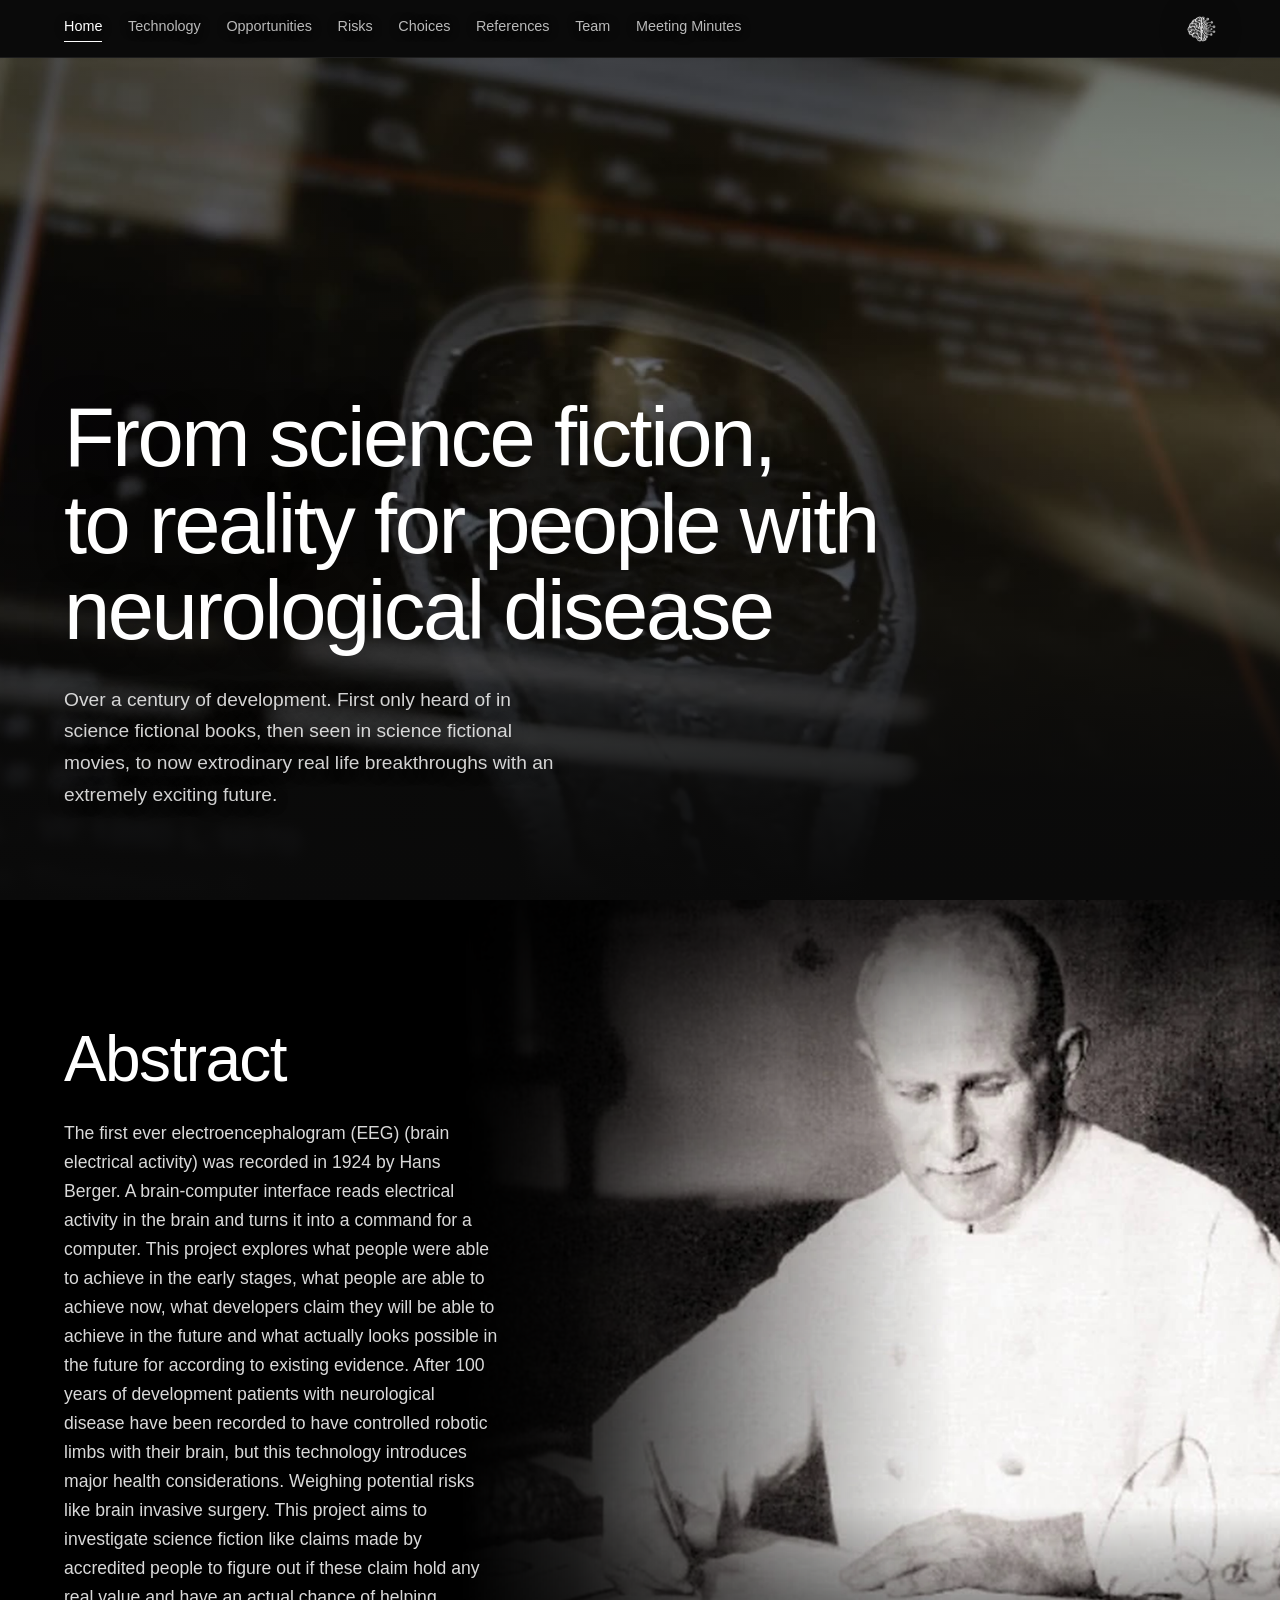
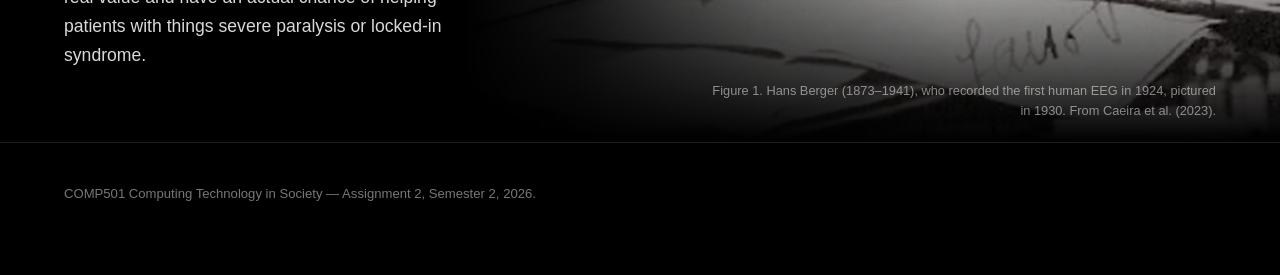
==== index.html @ fa4297a8 "Add files via upload" ====
<!DOCTYPE html>
<html lang="en-NZ">
<head>
<meta charset="utf-8">
<meta name="viewport" content="width=device-width, initial-scale=1">
<title>Brain-Computer Interfaces &mdash; COMP501 Research Project</title>
<link rel="stylesheet" href="styles/main.css">
</head>
<body>

<header class="masthead">
  <nav aria-label="Main">
    <a href="index.html" aria-current="page">Home</a>
    <a href="misc/topic.html">Technology</a>
    <a href="misc/opportunities.html">Opportunities</a>
    <a href="misc/risks.html">Risks</a>
    <a href="misc/choices.html">Choices</a>
    <a href="misc/references.html">References</a>
    <a href="misc/team-members.html">Team</a>
    <a href="misc/meetings.html">Meeting Minutes</a>
  </nav>
  <a class="wordmark" href="index.html" aria-label="Home"><img src="images/brain-logo.png" alt="Brain-Computer Interfaces"></a>
</header>

<div class="hero">
  <video class="hero-video" autoplay muted loop playsinline
         poster="media/hero-poster.jpg">
    <source src="media/hero.mp4" type="video/mp4">
  </video>
  <div class="hero-scrim"></div>
  <div class="hero-content">
    <h1>From science fiction,<br>to reality for people with neurological disease</h1>
    <p>Over a century of development. First only heard of in science fictional books,
      then seen in science fictional movies, to now extrodinary real life breakthroughs
      with an extremely exciting future. </p>
  </div>
</div>

<main class="home-main">
<div class="pagehead opp-pagehead ph-split">
  <div class="ph-text">
  <h2 class="ph-title">Abstract</h2>
  <p class="standfirst">The first ever electroencephalogram (EEG) (brain electrical activity) was recorded in 1924 by Hans Berger. A brain-computer interface reads electrical activity in the brain and turns it into a command for a computer. This project explores what people were able to achieve in the early stages, what people are able to achieve now, what developers claim they will be able to achieve in the future and what actually looks possible in the future for according to existing evidence. After 100 years of development patients with neurological disease have been recorded to have controlled robotic limbs with their brain, but this technology introduces major health considerations. Weighing potential risks like brain invasive surgery. This project aims to investigate science fiction like claims made by accredited people to figure out if these claim hold any real value and have an actual chance of helping patients with things severe paralysis or locked-in syndrome.</p>
  </div>
  <figure class="ph-img"><img src="images/hans-berger.jpg" alt="Hans Berger writing at his desk, with a model brain beside him"><figcaption>Figure 1. Hans Berger (1873&ndash;1941), who recorded the first human EEG in 1924, pictured in 1930. From Caeira et al. (2023).</figcaption></figure>
</div>
</main>

<footer>
  <p>COMP501 Computing Technology in Society &mdash; Assignment 2, Semester 2, 2026.</p>
</footer>

</body>
</html>
---- styles/main.css ----
:root {
  --ink: #0a0a0a;
  --paper: #ffffff;
  --mist: #f4f4f2;
  --line: #d9d9d4;
  --muted: #6e6e68;
  --measure: 66ch;
  --gutter: clamp(1.5rem, 5vw, 6rem);
}
*,
::after,
::before {
  box-sizing: border-box;
}
html {
  -webkit-text-size-adjust: 100%;
  scroll-behavior: smooth;
}
@media (prefers-reduced-motion: reduce) {
  html {
    scroll-behavior: auto;
  }
  * {
    animation: none !important;
    transition: none !important;
  }
}
body {
  margin: 0;
  background: var(--paper);
  color: var(--ink);
  font-family: "Helvetica Neue", Helvetica, Arial, system-ui, sans-serif;
  font-size: 17px;
  line-height: 1.65;
  -webkit-font-smoothing: antialiased;
}
.masthead,
.masthead nav {
  display: flex;
  flex-wrap: wrap;
}
.masthead {
  position: sticky;
  top: 0;
  z-index: 10;
  align-items: center;
  gap: 0.6rem 2.5rem;
  padding: 0.85rem clamp(1.5rem, 5%, 6rem);
  min-height: 58px;
  background: var(--ink);
  border-bottom: 1px solid #1d1d1d;
}
.wordmark {
  display: inline-flex;
  align-items: center;
  line-height: 0;
  margin-left: auto;
  order: 2;
}
.wordmark img {
  height: 30px;
  width: auto;
  display: block;
  filter: drop-shadow(0 2px 14px rgba(0, 0, 0, 0.75));
}
.masthead nav {
  gap: 0.4rem 1.6rem;
}
.masthead nav a {
  font-size: 0.9rem;
  color: rgba(255, 255, 255, 0.72);
  text-decoration: none;
  padding-bottom: 2px;
  border-bottom: 1px solid transparent;
  text-shadow: 0 1px 10px rgba(0, 0, 0, 0.55);
}
.masthead nav a:focus-visible,
.masthead nav a:hover {
  color: #fff;
  border-bottom-color: #fff;
}
.masthead nav a[aria-current="page"] {
  color: #fff;
  border-bottom-color: #fff;
}
.hero {
  position: relative;
  isolation: isolate;
  min-height: 100vh;
  min-height: 100svh;
  display: flex;
  align-items: flex-end;
  background: var(--ink);
  color: var(--paper);
  padding: clamp(5rem, 16vh, 11rem) var(--gutter) clamp(3.5rem, 10vh, 6rem);
  overflow: hidden;
}
.hero-scrim,
.hero-video {
  position: absolute;
  inset: 0;
}
.hero-video {
  width: 100%;
  height: 100%;
  object-fit: cover;
  z-index: -2;
}
.hero-scrim {
  z-index: -1;
  background: linear-gradient(
    to top,
    #0a0a0a 0,
    rgba(10, 10, 10, 0.92) 12%,
    rgba(10, 10, 10, 0.55) 38%,
    rgba(10, 10, 10, 0.35) 62%,
    rgba(10, 10, 10, 0.55) 100%
  );
}
.hero-content {
  position: relative;
}
.hero h1,
.pagehead h1 {
  margin: 0;
  max-width: 20ch;
  font-weight: 300;
}
.hero h1 {
  font-size: clamp(2.3rem, 6.5vw, 5.2rem);
  line-height: 1.04;
  letter-spacing: -0.03em;
  text-shadow: 0 2px 30px rgba(0, 0, 0, 0.5);
}
.hero p {
  max-width: 46ch;
  margin: 1.8rem 0 0;
  font-size: clamp(1rem, 1.6vw, 1.2rem);
  color: rgba(255, 255, 255, 0.82);
  text-shadow: 0 1px 16px rgba(0, 0, 0, 0.6);
}
.pagehead {
  padding: clamp(3.5rem, 11vh, 7rem) var(--gutter) clamp(2rem, 5vh, 3.5rem);
  border-bottom: 1px solid var(--line);
}
.pagehead h1 {
  font-size: clamp(2.2rem, 5.5vw, 4rem);
  line-height: 1.05;
  letter-spacing: -0.025em;
}
.pagehead .standfirst {
  margin: 1.6rem 0 0;
  font-size: 1.1rem;
  color: var(--muted);
}
main {
  padding: clamp(2.5rem, 7vh, 5rem) var(--gutter) 6rem;
}
section {
  margin: 0 0 clamp(2.5rem, 6vh, 4.5rem);
}
h2 {
  margin: 0 0 1rem;
  font-size: clamp(1.4rem, 2.6vw, 1.95rem);
  font-weight: 400;
  line-height: 1.2;
  letter-spacing: -0.015em;
}
h3 {
  margin: 2rem 0 0.6rem;
  font-size: 1.05rem;
}
p {
  margin: 0 0 1.1rem;
}
a {
  color: var(--ink);
  text-decoration-thickness: 1px;
  text-underline-offset: 3px;
}
.pagehead .standfirst,
figure,
ol,
p,
section,
table,
ul {
  max-width: var(--measure);
}
ol,
ul {
  padding-left: 1.2rem;
}
li {
  margin-bottom: 0.5rem;
}
figure,
table {
  margin: 2.5rem 0;
}
figure img {
  width: 100%;
  height: auto;
  display: block;
}
figcaption {
  margin-top: 0.7rem;
  font-size: 0.85rem;
  line-height: 1.5;
  color: var(--muted);
}
table {
  width: 100%;
  border-collapse: collapse;
  margin: 2rem 0;
  font-size: 0.93rem;
}
td,
th {
  text-align: left;
  vertical-align: top;
  padding: 0.8rem 1rem 0.8rem 0;
  border-top: 1px solid var(--line);
}
h3,
th {
  font-weight: 600;
}
tbody tr:last-child td {
  border-bottom: 1px solid var(--line);
}
.contents a:focus-visible .label,
.contents a:hover .label {
  text-decoration: underline;
  text-underline-offset: 3px;
}
footer {
  padding: 2.5rem var(--gutter) 4rem;
  border-top: 1px solid var(--line);
  font-size: 0.82rem;
  color: var(--muted);
}
footer p {
  max-width: 70ch;
  margin: 0 0 0.4rem;
}
a:focus-visible,
button:focus-visible {
  outline: 2px solid currentColor;
  outline-offset: 3px;
}
@media (max-width: 640px) {
  body {
    font-size: 16px;
  }
  .wordmark img {
    height: 34px;
  }
  .masthead nav {
    gap: 0.3rem 1.1rem;
    margin-left: 0;
    width: 100%;
  }
}
.photo-band {
  position: relative;
  isolation: isolate;
  overflow: hidden;
  background: var(--ink);
  color: #fff;
  border-bottom: none;
}
.photo-band .band-img {
  position: absolute;
  inset: 0;
  width: 100%;
  height: 100%;
  object-fit: cover;
  z-index: -2;
}
.photo-band .band-scrim {
  position: absolute;
  inset: 0;
  z-index: -1;
  background: linear-gradient(
    to right,
    rgba(10, 10, 10, 0.9) 0,
    rgba(10, 10, 10, 0.72) 45%,
    rgba(10, 10, 10, 0.45) 100%
  );
}
.photo-band h1,
.photo-band h2 {
  color: #fff;
  text-shadow: 0 2px 24px rgba(0, 0, 0, 0.5);
}
.photo-band .standfirst,
.photo-band p {
  color: rgba(255, 255, 255, 0.86);
  text-shadow: 0 1px 14px rgba(0, 0, 0, 0.6);
}
.pagehead.photo-band {
  min-height: 70vh;
  display: flex;
  flex-direction: column;
  justify-content: flex-end;
  border-bottom: none;
}
main:not(:has(section)) {
  padding: 0;
}
.home-main {
  padding: 0;
  background: #0a0a0a;
  color: #fff;
}
.abstract-block {
  max-width: none;
  margin: 0;
}
.abstract-title-screen {
  min-height: 100vh;
  min-height: 100svh;
  display: flex;
  align-items: center;
  justify-content: center;
  padding: 0 var(--gutter);
}
.abstract-title {
  margin: 0;
  color: #fff;
  font-size: clamp(4rem, 17vw, 16rem);
  font-weight: 200;
  letter-spacing: 0.02em;
  line-height: 1;
  text-align: center;
}
.abstract-body {
  padding: 0 var(--gutter) clamp(6rem, 18vh, 12rem);
  display: flex;
  justify-content: center;
}
.abstract-body p,
.abstract-paras p {
  color: rgba(255, 255, 255, 0.88);
  font-size: clamp(1.1rem, 1.7vw, 1.45rem);
  line-height: 1.6;
  text-align: justify;
  hyphens: auto;
}
.abstract-body p {
  max-width: 56rem;
  margin: 0;
}
.pagehead.photo-band .band-scrim {
  background: linear-gradient(
    to top,
    #0a0a0a 0,
    rgba(10, 10, 10, 0.92) 12%,
    rgba(10, 10, 10, 0.72) 40%,
    rgba(10, 10, 10, 0.55) 100%
  );
}
.dark-block {
  background: #0a0a0a;
  color: #fff;
}
.abstract-paras {
  max-width: 56rem;
}
.abstract-paras p {
  max-width: none;
  margin: 0 0 1.4rem;
}
.abstract-paras p:last-child {
  margin-bottom: 0;
}
.dark-block .abstract-title {
  font-size: clamp(3rem, 12vw, 12rem);
  white-space: nowrap;
}
.pagehead.photo-band.band-after .band-scrim {
  background: linear-gradient(
    to bottom,
    #0a0a0a 0,
    rgba(10, 10, 10, 0.88) 14%,
    rgba(10, 10, 10, 0.62) 45%,
    rgba(10, 10, 10, 0.7) 100%
  );
  background: linear-gradient(
    to bottom,
    #0a0a0a 0,
    rgba(10, 10, 10, 0.7) 18%,
    rgba(10, 10, 10, 0.62) 50%,
    rgba(10, 10, 10, 0.7) 82%,
    #0a0a0a 100%
  );
}
.pagehead.photo-band.band-after {
  min-height: 85vh;
  justify-content: center;
  padding-bottom: clamp(4rem, 12vh, 8rem);
}
.dark-block + .photo-band + .dark-block .abstract-body,
.pagehead.photo-band.band-after {
  padding-top: clamp(4rem, 12vh, 8rem);
}
.home-main .abstract-block {
  min-height: 100vh;
  min-height: 100svh;
  display: flex;
  flex-direction: column;
  justify-content: center;
  padding: clamp(3rem, 8vh, 6rem) 0;
}
.home-main .abstract-title-screen {
  min-height: 0;
  padding-bottom: clamp(1.5rem, 4vh, 3rem);
}
.home-main .abstract-title {
  font-size: min(12vw, 20vh);
}
.home-main .abstract-body {
  padding-bottom: 0;
}
.home-main .abstract-body p {
  font-size: clamp(1rem, 1.35vw, 1.3rem);
}
.opp-main {
  padding: 0;
  background: #000;
}
.opp-row {
  max-width: none;
  margin: 0;
  display: grid;
  grid-template-columns: 1fr 1fr;
  gap: clamp(2rem, 6vw, 6rem);
  align-items: center;
  padding: clamp(4rem, 12vh, 8rem) var(--gutter);
  background: #000;
  color: #fff;
}
.opp-row.reverse .opp-text {
  order: 2;
}
.opp-row.reverse .opp-img {
  order: 1;
}
.opp-text {
  max-width: 40rem;
}
.opp-row.reverse .opp-text {
  justify-self: start;
}
.opp-row:not(.reverse) .opp-text {
  justify-self: end;
}
.opp-text h2 {
  color: #fff;
  font-weight: 400;
  font-size: clamp(1.4rem, 2.2vw, 2rem);
  margin: 0 0 1rem;
}
.opp-text p {
  color: rgba(255, 255, 255, 0.88);
  font-size: clamp(1rem, 1.25vw, 1.2rem);
  line-height: 1.65;
  margin: 0 0 1.1rem;
  max-width: none;
}
.opp-text p:last-child {
  margin-bottom: 0;
}
.opp-img {
  margin: 0;
  max-width: none;
  justify-self: center;
}
.opp-img img {
  width: 100%;
  max-width: 560px;
  height: auto;
  display: block;
}
@media (max-width: 820px) {
  .opp-row {
    grid-template-columns: 1fr;
  }
  .opp-row.reverse .opp-img,
  .opp-row.reverse .opp-text {
    order: 0;
  }
  .opp-row .opp-text {
    justify-self: start;
  }
}
.band-single {
  max-width: 60rem;
  margin: 0 auto;
  text-align: center;
  width: 100%;
}
.band-single h1 {
  max-width: none;
  margin: 0;
  font-size: clamp(2rem, 3.6vw, 3.8rem);
}
.band-single.band-left-align {
  max-width: 96rem;
  text-align: left;
}
.band-single.band-left-align h1 {
  max-width: 22ch;
}
.opp-pagehead {
  min-height: calc(100vh - 58px);
  min-height: calc(100svh - 58px);
  display: flex;
  flex-direction: column;
  justify-content: center;
}
.opp-img figcaption {
  margin-top: 0.9rem;
  color: rgba(255, 255, 255, 0.55);
  font-size: 0.85rem;
  line-height: 1.5;
  text-align: center;
  max-width: 560px;
}
.ph-split {
  display: grid;
  gap: clamp(2rem, 5vw, 6rem);
  align-items: center;
}
.ph-split .ph-text .standfirst {
  max-width: var(--measure);
  max-width: none;
}
.ph-img {
  justify-self: center;
  text-align: center;
}
.ph-img img {
  width: min(42vw, 78vh, 640px);
  display: block;
}
.ph-img figcaption {
  margin: 1rem auto 0;
  max-width: 30rem;
  color: var(--muted);
  line-height: 1.5;
  position: absolute;
  left: 0;
  right: 0;
  bottom: 0;
  margin: 0;
  max-width: none;
  padding: 3rem 2rem 1rem 22%;
  background: linear-gradient(to top, rgba(0, 0, 0, 0.65), transparent);
  text-align: right;
  z-index: 3;
  background: 0 0;
  padding: 0 var(--gutter) 1.4rem 30%;
  color: rgba(255, 255, 255, 0.5);
  font-size: 0.8rem;
}
@media (max-width: 820px) {
  .ph-split {
    grid-template-columns: 1fr;
  }
  .ph-flip .ph-img,
  .ph-flip .ph-text {
    order: 0;
  }
  .ph-img img {
    width: min(80vw, 420px);
  }
}
.ph-split {
  position: relative;
  overflow: hidden;
}
.ph-split .ph-text {
  grid-column: 1;
  position: relative;
}
.ph-flip .ph-text {
  grid-column: 2;
  order: 0;
}
.ph-img {
  position: absolute;
  top: 0;
  bottom: 0;
  right: 0;
  margin: 0;
  max-width: none;
  clip-path: polygon(18%0, 100%0, 100% 100%, 0 100%);
}
.ph-flip .ph-img {
  right: auto;
  left: 0;
  order: 0;
  clip-path: polygon(0 0, 100%0, 82% 100%, 0 100%);
}
.ph-img img {
  width: 100%;
  height: 100%;
  aspect-ratio: auto;
  object-fit: cover;
  border-radius: 0;
  filter: grayscale(1) contrast(1.08) brightness(0.78);
  filter: none;
}
.ph-flip .ph-img figcaption {
  padding: 3rem 22% 1rem 2rem;
  text-align: left;
  padding: 0 30% 1.4rem var(--gutter);
}
@media (max-width: 820px) {
  .ph-flip .ph-text,
  .ph-split .ph-text {
    grid-column: 1;
  }
  .ph-flip .ph-img,
  .ph-img {
    position: relative;
    width: 100%;
    height: 60vh;
    clip-path: none;
  }
}
.ph-split {
  grid-template-columns: 2fr 3fr;
}
.ph-flip {
  grid-template-columns: 3fr 2fr;
}
@media (max-width: 820px) {
  .ph-flip,
  .ph-split {
    grid-template-columns: 1fr;
  }
  .ph-img {
    width: 100%;
  }
}
.ph-split {
  background: #000;
  border-bottom: none;
}
.dark-page .pagehead h1,
.dark-page .ref-list a:hover,
.dark-page a,
.dark-page h2,
.dark-page h3,
.dark-page th,
.ph-split h1 {
  color: #fff;
}
.ph-split .standfirst {
  color: rgba(255, 255, 255, 0.85);
}
.ph-img {
  width: 64%;
  overflow: hidden;
  z-index: 0;
  isolation: isolate;
}
.ph-flip .ph-img,
.ph-img {
  clip-path: none;
}
.ph-img::after,
.ph-img::before {
  position: absolute;
  inset: 0;
  pointer-events: none;
}
.ph-img::before {
  z-index: 1;
  background: linear-gradient(
    135deg,
    rgba(70, 140, 255, 0.55),
    rgba(20, 60, 160, 0.35)
  );
  mix-blend-mode: color;
}
.ph-img::after {
  content: "";
  z-index: 2;
  background:
    linear-gradient(
      to right,
      #000 0,
      rgba(0, 0, 0, 0.85) 14%,
      rgba(0, 0, 0, 0.35) 38%,
      transparent 60%
    ),
    linear-gradient(to top, #000 0, transparent 28%),
    linear-gradient(to bottom, rgba(0, 0, 0, 0.7) 0, transparent 22%);
}
.ph-flip .ph-img::after {
  background:
    linear-gradient(
      to left,
      #000 0,
      rgba(0, 0, 0, 0.85) 14%,
      rgba(0, 0, 0, 0.35) 38%,
      transparent 60%
    ),
    linear-gradient(to top, #000 0, transparent 28%),
    linear-gradient(to bottom, rgba(0, 0, 0, 0.7) 0, transparent 22%);
}
@media (max-width: 820px) {
  .ph-img::after {
    background: linear-gradient(to top, #000 0, transparent 40%);
  }
}
.ph-split .ph-text {
  z-index: 5;
}
.ph-img::before {
  content: none;
}
.hero {
  min-height: calc(100vh - 58px);
  min-height: calc(100svh - 58px);
}
.ph-title {
  margin: 0;
  max-width: none;
  color: #fff;
  font-size: clamp(2.2rem, 5.5vw, 4rem);
  font-weight: 300;
  line-height: 1.05;
  letter-spacing: -0.025em;
}
.home-main .ph-split {
  padding-top: clamp(3.5rem, 11vh, 7rem);
}
.ph-split.ph-flip {
  border-top: none;
}
.dark-page {
  --ink: #fff;
  --paper: #000;
  --mist: #111;
  --line: #262626;
  --muted: #9a9a9a;
  background: #000;
  color: rgba(255, 255, 255, 0.88);
}
.dark-page .masthead {
  background: #0a0a0a;
  border-bottom-color: #1d1d1d;
}
.dark-page .pagehead {
  background: #000;
  border-bottom-color: #1d1d1d;
}
.dark-page .ref-list a {
  color: #9a9a9a;
  text-decoration-color: #444;
}
.dark-page .m-pdf {
  border-color: #fff;
  color: #fff;
}
.dark-page .m-pdf:hover {
  background: #fff;
  color: #000;
}
.dark-page footer,
footer {
  background: #000;
  color: #777;
  border-top-color: #1d1d1d;
}
main.topic-main {
  padding: 0;
}
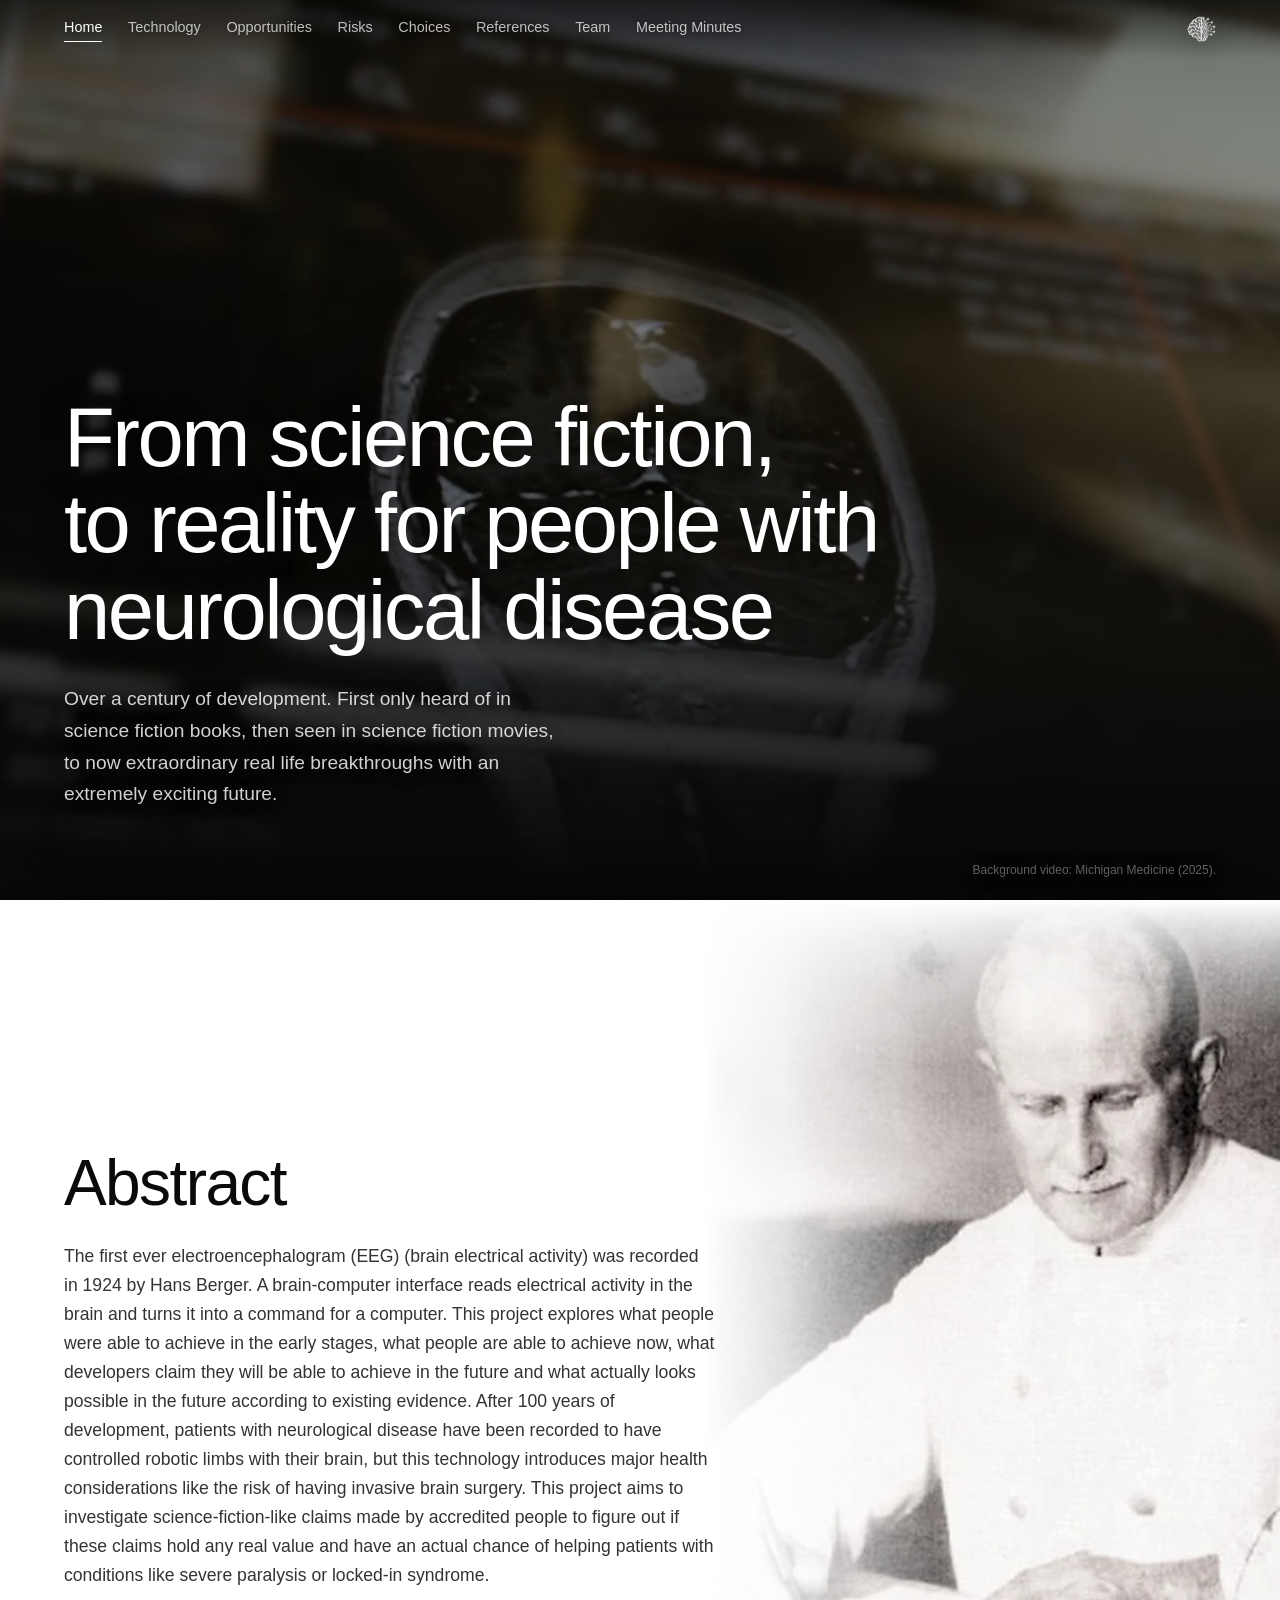
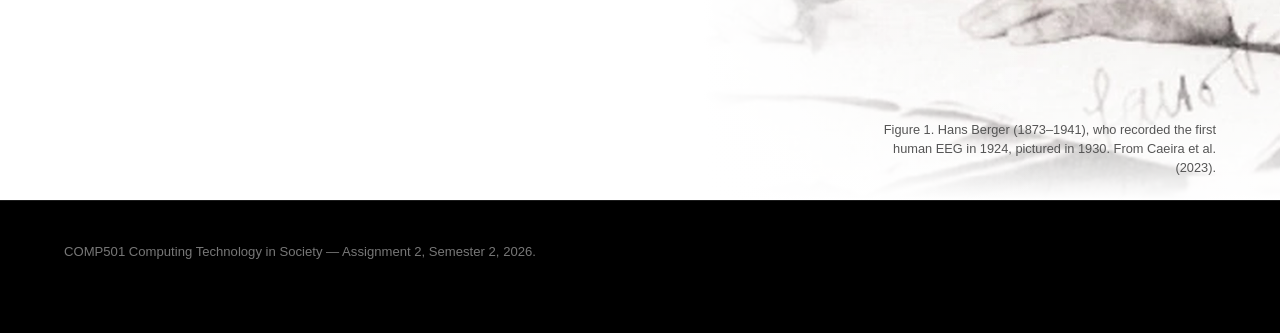
==== commit 0798765f: "Add files via upload" ====
--- a/index.html
+++ b/index.html
@@ -30,25 +30,25 @@
   <div class="hero-scrim"></div>
   <div class="hero-content">
     <h1>From science fiction,<br>to reality for people with neurological disease</h1>
-    <p>Over a century of development. First only heard of in science fictional books,
-      then seen in science fictional movies, to now extrodinary real life breakthroughs
+    <p>Over a century of development. First only heard of in science fiction books,
+      then seen in science fiction movies, to now extraordinary real life breakthroughs
       with an extremely exciting future. </p>
   </div>
+  <p class="vid-credit">Background video: Michigan Medicine (2025).</p>
 </div>
 
-<main class="home-main">
-<div class="pagehead opp-pagehead ph-split">
+<div class="pagehead opp-pagehead ph-split ph-wide-text abstract-window">
   <div class="ph-text">
   <h2 class="ph-title">Abstract</h2>
-  <p class="standfirst">The first ever electroencephalogram (EEG) (brain electrical activity) was recorded in 1924 by Hans Berger. A brain-computer interface reads electrical activity in the brain and turns it into a command for a computer. This project explores what people were able to achieve in the early stages, what people are able to achieve now, what developers claim they will be able to achieve in the future and what actually looks possible in the future for according to existing evidence. After 100 years of development patients with neurological disease have been recorded to have controlled robotic limbs with their brain, but this technology introduces major health considerations. Weighing potential risks like brain invasive surgery. This project aims to investigate science fiction like claims made by accredited people to figure out if these claim hold any real value and have an actual chance of helping patients with things severe paralysis or locked-in syndrome.</p>
+  <p class="standfirst">The first ever electroencephalogram (EEG) (brain electrical activity) was recorded in 1924 by Hans Berger. A brain-computer interface reads electrical activity in the brain and turns it into a command for a computer. This project explores what people were able to achieve in the early stages, what people are able to achieve now, what developers claim they will be able to achieve in the future and what actually looks possible in the future according to existing evidence. After 100 years of development, patients with neurological disease have been recorded to have controlled robotic limbs with their brain, but this technology introduces major health considerations like the risk of having invasive brain surgery. This project aims to investigate science-fiction-like claims made by accredited people to figure out if these claims hold any real value and have an actual chance of helping patients with conditions like severe paralysis or locked-in syndrome.</p>
   </div>
   <figure class="ph-img"><img src="images/hans-berger.jpg" alt="Hans Berger writing at his desk, with a model brain beside him"><figcaption>Figure 1. Hans Berger (1873&ndash;1941), who recorded the first human EEG in 1924, pictured in 1930. From Caeira et al. (2023).</figcaption></figure>
 </div>
-</main>
 
 <footer>
   <p>COMP501 Computing Technology in Society &mdash; Assignment 2, Semester 2, 2026.</p>
 </footer>
 
+<script src="scripts/site.js"></script>
 </body>
 </html>
--- a/styles/main.css
+++ b/styles/main.css
@@ -41,14 +41,12 @@
 }
 .masthead {
   position: sticky;
-  top: 0;
   z-index: 10;
   align-items: center;
   gap: 0.6rem 2.5rem;
   padding: 0.85rem clamp(1.5rem, 5%, 6rem);
   min-height: 58px;
   background: var(--ink);
-  border-bottom: 1px solid #1d1d1d;
 }
 .wordmark {
   display: inline-flex;
@@ -86,8 +84,6 @@
 .hero {
   position: relative;
   isolation: isolate;
-  min-height: 100vh;
-  min-height: 100svh;
   display: flex;
   align-items: flex-end;
   background: var(--ink);
@@ -194,8 +190,7 @@
 li {
   margin-bottom: 0.5rem;
 }
-figure,
-table {
+figure {
   margin: 2.5rem 0;
 }
 figure img {
@@ -270,25 +265,6 @@
   color: #fff;
   border-bottom: none;
 }
-.photo-band .band-img {
-  position: absolute;
-  inset: 0;
-  width: 100%;
-  height: 100%;
-  object-fit: cover;
-  z-index: -2;
-}
-.photo-band .band-scrim {
-  position: absolute;
-  inset: 0;
-  z-index: -1;
-  background: linear-gradient(
-    to right,
-    rgba(10, 10, 10, 0.9) 0,
-    rgba(10, 10, 10, 0.72) 45%,
-    rgba(10, 10, 10, 0.45) 100%
-  );
-}
 .photo-band h1,
 .photo-band h2 {
   color: #fff;
@@ -308,11 +284,6 @@
 }
 main:not(:has(section)) {
   padding: 0;
-}
-.home-main {
-  padding: 0;
-  background: #0a0a0a;
-  color: #fff;
 }
 .abstract-block {
   max-width: none;
@@ -352,15 +323,6 @@
   max-width: 56rem;
   margin: 0;
 }
-.pagehead.photo-band .band-scrim {
-  background: linear-gradient(
-    to top,
-    #0a0a0a 0,
-    rgba(10, 10, 10, 0.92) 12%,
-    rgba(10, 10, 10, 0.72) 40%,
-    rgba(10, 10, 10, 0.55) 100%
-  );
-}
 .dark-block {
   background: #0a0a0a;
   color: #fff;
@@ -372,29 +334,13 @@
   max-width: none;
   margin: 0 0 1.4rem;
 }
-.abstract-paras p:last-child {
+.abstract-paras p:last-child,
+.opp-text p:last-child {
   margin-bottom: 0;
 }
 .dark-block .abstract-title {
   font-size: clamp(3rem, 12vw, 12rem);
   white-space: nowrap;
-}
-.pagehead.photo-band.band-after .band-scrim {
-  background: linear-gradient(
-    to bottom,
-    #0a0a0a 0,
-    rgba(10, 10, 10, 0.88) 14%,
-    rgba(10, 10, 10, 0.62) 45%,
-    rgba(10, 10, 10, 0.7) 100%
-  );
-  background: linear-gradient(
-    to bottom,
-    #0a0a0a 0,
-    rgba(10, 10, 10, 0.7) 18%,
-    rgba(10, 10, 10, 0.62) 50%,
-    rgba(10, 10, 10, 0.7) 82%,
-    #0a0a0a 100%
-  );
 }
 .pagehead.photo-band.band-after {
   min-height: 85vh;
@@ -402,29 +348,9 @@
   padding-bottom: clamp(4rem, 12vh, 8rem);
 }
 .dark-block + .photo-band + .dark-block .abstract-body,
-.pagehead.photo-band.band-after {
+.pagehead.photo-band.band-after,
+.topic-main .vid-title + .abstract-block .abstract-body {
   padding-top: clamp(4rem, 12vh, 8rem);
-}
-.home-main .abstract-block {
-  min-height: 100vh;
-  min-height: 100svh;
-  display: flex;
-  flex-direction: column;
-  justify-content: center;
-  padding: clamp(3rem, 8vh, 6rem) 0;
-}
-.home-main .abstract-title-screen {
-  min-height: 0;
-  padding-bottom: clamp(1.5rem, 4vh, 3rem);
-}
-.home-main .abstract-title {
-  font-size: min(12vw, 20vh);
-}
-.home-main .abstract-body {
-  padding-bottom: 0;
-}
-.home-main .abstract-body p {
-  font-size: clamp(1rem, 1.35vw, 1.3rem);
 }
 .opp-main {
   padding: 0;
@@ -437,21 +363,15 @@
   grid-template-columns: 1fr 1fr;
   gap: clamp(2rem, 6vw, 6rem);
   align-items: center;
-  padding: clamp(4rem, 12vh, 8rem) var(--gutter);
   background: #000;
   color: #fff;
 }
 .opp-row.reverse .opp-text {
   order: 2;
-}
-.opp-row.reverse .opp-img {
-  order: 1;
+  justify-self: start;
 }
 .opp-text {
   max-width: 40rem;
-}
-.opp-row.reverse .opp-text {
-  justify-self: start;
 }
 .opp-row:not(.reverse) .opp-text {
   justify-self: end;
@@ -469,25 +389,10 @@
   margin: 0 0 1.1rem;
   max-width: none;
 }
-.opp-text p:last-child {
-  margin-bottom: 0;
-}
-.opp-img {
-  margin: 0;
-  max-width: none;
-  justify-self: center;
-}
-.opp-img img {
-  width: 100%;
-  max-width: 560px;
-  height: auto;
-  display: block;
-}
 @media (max-width: 820px) {
   .opp-row {
     grid-template-columns: 1fr;
   }
-  .opp-row.reverse .opp-img,
   .opp-row.reverse .opp-text {
     order: 0;
   }
@@ -519,14 +424,6 @@
   display: flex;
   flex-direction: column;
   justify-content: center;
-}
-.opp-img figcaption {
-  margin-top: 0.9rem;
-  color: rgba(255, 255, 255, 0.55);
-  font-size: 0.85rem;
-  line-height: 1.5;
-  text-align: center;
-  max-width: 560px;
 }
 .ph-split {
   display: grid;
@@ -564,15 +461,12 @@
   padding: 0 var(--gutter) 1.4rem 30%;
   color: rgba(255, 255, 255, 0.5);
   font-size: 0.8rem;
+  text-shadow: 0 1px 6px rgba(0, 0, 0, 0.9);
 }
 @media (max-width: 820px) {
   .ph-split {
     grid-template-columns: 1fr;
   }
-  .ph-flip .ph-img,
-  .ph-flip .ph-text {
-    order: 0;
-  }
   .ph-img img {
     width: min(80vw, 420px);
   }
@@ -584,10 +478,6 @@
 .ph-split .ph-text {
   grid-column: 1;
   position: relative;
-}
-.ph-flip .ph-text {
-  grid-column: 2;
-  order: 0;
 }
 .ph-img {
   position: absolute;
@@ -597,12 +487,6 @@
   margin: 0;
   max-width: none;
   clip-path: polygon(18%0, 100%0, 100% 100%, 0 100%);
-}
-.ph-flip .ph-img {
-  right: auto;
-  left: 0;
-  order: 0;
-  clip-path: polygon(0 0, 100%0, 82% 100%, 0 100%);
 }
 .ph-img img {
   width: 100%;
@@ -613,17 +497,10 @@
   filter: grayscale(1) contrast(1.08) brightness(0.78);
   filter: none;
 }
-.ph-flip .ph-img figcaption {
-  padding: 3rem 22% 1rem 2rem;
-  text-align: left;
-  padding: 0 30% 1.4rem var(--gutter);
-}
 @media (max-width: 820px) {
-  .ph-flip .ph-text,
   .ph-split .ph-text {
     grid-column: 1;
   }
-  .ph-flip .ph-img,
   .ph-img {
     position: relative;
     width: 100%;
@@ -634,11 +511,7 @@
 .ph-split {
   grid-template-columns: 2fr 3fr;
 }
-.ph-flip {
-  grid-template-columns: 3fr 2fr;
-}
 @media (max-width: 820px) {
-  .ph-flip,
   .ph-split {
     grid-template-columns: 1fr;
   }
@@ -667,9 +540,6 @@
   overflow: hidden;
   z-index: 0;
   isolation: isolate;
-}
-.ph-flip .ph-img,
-.ph-img {
   clip-path: none;
 }
 .ph-img::after,
@@ -701,18 +571,6 @@
     linear-gradient(to top, #000 0, transparent 28%),
     linear-gradient(to bottom, rgba(0, 0, 0, 0.7) 0, transparent 22%);
 }
-.ph-flip .ph-img::after {
-  background:
-    linear-gradient(
-      to left,
-      #000 0,
-      rgba(0, 0, 0, 0.85) 14%,
-      rgba(0, 0, 0, 0.35) 38%,
-      transparent 60%
-    ),
-    linear-gradient(to top, #000 0, transparent 28%),
-    linear-gradient(to bottom, rgba(0, 0, 0, 0.7) 0, transparent 22%);
-}
 @media (max-width: 820px) {
   .ph-img::after {
     background: linear-gradient(to top, #000 0, transparent 40%);
@@ -736,12 +594,6 @@
   font-weight: 300;
   line-height: 1.05;
   letter-spacing: -0.025em;
-}
-.home-main .ph-split {
-  padding-top: clamp(3.5rem, 11vh, 7rem);
-}
-.ph-split.ph-flip {
-  border-top: none;
 }
 .dark-page {
   --ink: #fff;
@@ -781,3 +633,392 @@
 main.topic-main {
   padding: 0;
 }
+.ph-wide-text {
+  grid-template-columns: 3fr 2fr;
+}
+.ph-wide-text .ph-img {
+  width: 45%;
+}
+@media (max-width: 820px) {
+  .ph-wide-text {
+    grid-template-columns: 1fr;
+  }
+  .ph-wide-text .ph-img {
+    width: 100%;
+  }
+}
+.vid-head {
+  position: relative;
+  isolation: isolate;
+  overflow: hidden;
+  display: flex;
+  flex-direction: column;
+  justify-content: center;
+  background: #000;
+  color: #fff;
+  border-bottom: none;
+}
+.vid-scrim {
+  background:
+    linear-gradient(
+      to right,
+      rgba(0, 0, 0, 0.75) 0,
+      rgba(0, 0, 0, 0.35) 55%,
+      rgba(0, 0, 0, 0.2) 100%
+    ),
+    linear-gradient(to top, #000 0, transparent 30%);
+}
+.vid-head .ph-text {
+  position: relative;
+  max-width: 46rem;
+}
+.vid-head h1 {
+  color: #fff;
+  text-shadow: 0 2px 30px rgba(0, 0, 0, 0.5);
+}
+.vid-head .standfirst {
+  color: rgba(255, 255, 255, 0.88);
+  max-width: none;
+  text-shadow: 0 1px 16px rgba(0, 0, 0, 0.6);
+}
+.vid-title {
+  padding: 0;
+}
+.vid-title .vid-scrim {
+  background: linear-gradient(
+    to top,
+    #000 0,
+    rgba(0, 0, 0, 0.45) 35%,
+    rgba(0, 0, 0, 0.45) 100%
+  );
+}
+.vid-title .abstract-title-screen {
+  position: relative;
+  min-height: calc(100vh - 58px);
+  min-height: calc(100svh - 58px);
+}
+.vid-title .abstract-title {
+  text-shadow: 0 2px 40px rgba(0, 0, 0, 0.5);
+}
+.topic-main .photo-band:last-child {
+  margin-bottom: 0;
+}
+.vid-head .vid-scrim {
+  background:
+    linear-gradient(
+      to right,
+      rgba(0, 0, 0, 0.7) 0,
+      rgba(0, 0, 0, 0.3) 55%,
+      rgba(0, 0, 0, 0.15) 100%
+    ),
+    linear-gradient(
+      to top,
+      #000 0,
+      rgba(0, 0, 0, 0.92) 12%,
+      rgba(0, 0, 0, 0.5) 38%,
+      transparent 62%
+    );
+}
+.vid-title .vid-scrim {
+  background: linear-gradient(
+    to top,
+    #0a0a0a 0,
+    rgba(10, 10, 10, 0.92) 12%,
+    rgba(10, 10, 10, 0.55) 38%,
+    rgba(10, 10, 10, 0.35) 62%,
+    rgba(10, 10, 10, 0.55) 100%
+  );
+}
+.masthead {
+  position: fixed;
+  top: 0;
+  left: 0;
+  right: 0;
+  border-bottom: none;
+}
+.dark-page .masthead,
+.masthead {
+  background: linear-gradient(to bottom, rgba(0, 0, 0, 0.55), transparent);
+}
+.hero,
+.opp-pagehead.vid-head,
+.vid-title .abstract-title-screen {
+  min-height: 100vh;
+  min-height: 100svh;
+}
+.photo-break figcaption,
+.vid-credit {
+  position: absolute;
+  right: var(--gutter);
+  z-index: 1;
+  margin: 0;
+}
+.hero p.vid-credit,
+.vid-credit {
+  font-size: 0.75rem;
+  color: rgba(255, 255, 255, 0.5);
+  max-width: none;
+}
+.vid-credit {
+  bottom: 1.2rem;
+}
+.hero p.vid-credit {
+  margin: 0;
+}
+body {
+  background: #000;
+}
+.opp-row {
+  display: block;
+  padding: clamp(3.5rem, 10vh, 6rem) var(--gutter);
+}
+.opp-row .opp-text {
+  max-width: 44rem;
+  margin: 0 auto 0 0;
+}
+.opp-row.reverse .opp-text {
+  margin: 0 0 0 auto;
+}
+.photo-break {
+  position: relative;
+  margin: 0;
+  max-width: none;
+  height: 80vh;
+  min-height: 26rem;
+  overflow: hidden;
+  background: #000;
+}
+.photo-break img {
+  width: 100%;
+  height: 100%;
+  object-fit: cover;
+  display: block;
+}
+.photo-break::after {
+  content: "";
+  position: absolute;
+  inset: 0;
+  pointer-events: none;
+  background:
+    linear-gradient(to bottom, #000 0, transparent 22%),
+    linear-gradient(to top, #000 0, transparent 22%);
+}
+.photo-break figcaption {
+  top: 1.4rem;
+  max-width: 36rem;
+  text-align: right;
+  font-size: 0.8rem;
+  line-height: 1.5;
+  color: rgba(255, 255, 255, 0.75);
+  text-shadow: 0 1px 6px rgba(0, 0, 0, 0.9);
+}
+.opp-conclusion .abstract-body {
+  padding-top: clamp(4rem, 12vh, 8rem);
+}
+.photo-band.no-img {
+  background: #0a0a0a;
+}
+.abstract-window {
+  background: #fff;
+  color: #0a0a0a;
+  min-height: 100vh;
+  min-height: 100svh;
+  position: relative;
+  z-index: 1;
+  padding-top: calc(58px + clamp(2.5rem, 8vh, 5rem));
+  padding-bottom: clamp(3rem, 10vh, 6rem);
+  box-shadow: 0 -30px 60px rgba(0, 0, 0, 0.5);
+}
+.abstract-window .ph-title {
+  color: #0a0a0a;
+}
+.abstract-window .standfirst {
+  color: #333;
+  text-shadow: none;
+}
+.abstract-window .ph-img::after {
+  background:
+    linear-gradient(
+      to right,
+      #fff 0,
+      rgba(255, 255, 255, 0.85) 14%,
+      rgba(255, 255, 255, 0.35) 38%,
+      rgba(255, 255, 255, 0) 60%
+    ),
+    linear-gradient(to top, #fff 0, rgba(255, 255, 255, 0) 22%),
+    linear-gradient(to bottom, #fff 0, rgba(255, 255, 255, 0) 18%);
+}
+.abstract-window .ph-img figcaption {
+  color: #555;
+  text-shadow: none;
+}
+footer {
+  position: relative;
+  z-index: 2;
+}
+.dark-page .abstract-window {
+  background: #fff;
+}
+.masthead {
+  transition: background-color 0.2s;
+}
+.dark-page .masthead.solid,
+.masthead.solid {
+  background: #0a0a0a;
+}
+
+.pin-under {
+  position: sticky;
+  z-index: 0;
+}
+.abstract-window {
+  --ink: #0a0a0a;
+  --line: #d9d9d4;
+  --muted: #555;
+}
+.abstract-window .ph-text { position: relative; z-index: 1; }
+.abstract-window h2.ph-title { color: #0a0a0a; margin-bottom: 1.6rem; }
+.abstract-window,
+.abstract-window th,
+.abstract-window td,
+.abstract-window li { color: #222; }
+.abstract-window a,
+.dark-page .abstract-window a { color: #0a0a0a; }
+.abstract-window .ref-list a { color: #555; }
+.abstract-window table { max-width: none; }
+.abstract-window .ev-grid { grid-template-columns: repeat(auto-fill, minmax(14rem, 1fr)); }
+.abstract-window .ev-card img { height: 10rem; border-color: #ccc; }
+.abstract-window .ev-card a:hover img { border-color: #0a0a0a; }
+.abstract-window .ph-img { top: 0; bottom: 0; }
+
+.photo-break img {
+  position: absolute;
+  left: 50%;
+  top: var(--py, 45%);
+  width: auto;
+  height: 150%;
+  max-width: none;
+  transform: translate(calc(var(--hx) * -100%), calc(var(--hy) * -100%));
+  -webkit-mask-image: linear-gradient(to right, transparent 0%, #000 18%, #000 82%, transparent 100%);
+  mask-image: linear-gradient(to right, transparent 0%, #000 18%, #000 82%, transparent 100%);
+}
+
+.row-pair {
+  display: grid;
+  grid-template-columns: 1fr 1fr;
+  gap: clamp(2.5rem, 6vw, 7rem);
+  align-items: start;
+  max-width: 96rem;
+  margin: 0 auto;
+  padding: clamp(4rem, 12vh, 8rem) var(--gutter);
+  background: #000;
+  color: #fff;
+}
+.row-pair .opp-text { max-width: none; margin: 0; }
+.photo-window {
+  position: relative;
+  isolation: isolate;
+  margin: 0;
+  max-width: none;
+  min-height: 100vh;
+  min-height: 100svh;
+  display: flex;
+  align-items: center;
+  padding: clamp(5rem, 14vh, 9rem) var(--gutter);
+  overflow: hidden;
+  background: #000;
+  color: #fff;
+}
+.photo-window > img {
+  position: absolute;
+  inset: 0;
+  width: 100%;
+  height: 100%;
+  object-fit: cover;
+  z-index: -2;
+}
+.photo-scrim {
+  position: absolute;
+  inset: 0;
+  z-index: -1;
+  background:
+    linear-gradient(to right, rgba(10, 10, 10, 0.6) 0%, rgba(10, 10, 10, 0.25) 55%, rgba(10, 10, 10, 0) 100%),
+    linear-gradient(to top, #000 0%, rgba(0, 0, 0, 0) 25%),
+    linear-gradient(to bottom, #000 0%, rgba(0, 0, 0, 0) 20%),
+    rgba(10, 10, 10, 0.5);
+}
+.photo-window figcaption {
+  position: absolute;
+  top: calc(58px + 1rem);
+  right: var(--gutter);
+  max-width: 36rem;
+  margin: 0;
+  text-align: right;
+  font-size: 0.8rem;
+  line-height: 1.5;
+  color: rgba(255, 255, 255, 0.75);
+  text-shadow: 0 1px 6px rgba(0, 0, 0, 0.9);
+}
+.photo-window .opp-text {
+  position: relative;
+  max-width: 44rem;
+  text-shadow: 0 1px 16px rgba(0, 0, 0, 0.6);
+}
+@media (max-width: 820px) {
+  .row-pair { grid-template-columns: 1fr; }
+}
+.team-table { margin-top: 0; }
+.team-table th,
+.team-table td { white-space: nowrap; padding-right: 2rem; }
+.team-table td:last-child,
+.team-table th:last-child { white-space: normal; padding-right: 0; }
+.win-sub {
+  margin: 3rem 0 0;
+  font-size: clamp(1.4rem, 2.2vw, 2rem);
+  font-weight: 400;
+  color: #0a0a0a;
+}
+.abstract-window .win-sub + table { margin-top: 1rem; }
+.abstract-window h3.win-sub { color: #0a0a0a; }
+.row-pair .opp-text p {
+  text-align: justify;
+  -webkit-hyphens: auto;
+  hyphens: auto;
+}
+.stagger {
+  margin: 0;
+  max-width: none;
+  padding: clamp(4rem, 12vh, 8rem) var(--gutter);
+  background: #000;
+  color: #fff;
+}
+.stagger .opp-text { width: 56%; max-width: 54rem; }
+.stagger-left .opp-text { margin: 0 auto 0 0; }
+.stagger-right .opp-text { margin: 0 0 0 auto; }
+.stagger .opp-text p {
+  text-align: justify;
+  -webkit-hyphens: auto;
+  hyphens: auto;
+}
+@media (max-width: 820px) {
+  .stagger .opp-text { width: auto; }
+}
+.pin-under { padding-bottom: 40vh; }
+.pin-under.vid-head { padding-bottom: 0; }
+.pin-under.hero { padding-bottom: clamp(3.5rem, 10vh, 6rem); }
+.stagger-left .opp-text { margin: 0 0 0 12%; }
+.photo-window { justify-content: flex-end; }
+.photo-window .opp-text { margin-right: 4%; }
+.photo-window .photo-scrim {
+  background:
+    linear-gradient(to left, rgba(10, 10, 10, 0.6) 0%, rgba(10, 10, 10, 0.25) 55%, rgba(10, 10, 10, 0) 100%),
+    linear-gradient(to top, #000 0%, rgba(0, 0, 0, 0) 25%),
+    linear-gradient(to bottom, #000 0%, rgba(0, 0, 0, 0) 20%),
+    rgba(10, 10, 10, 0.5);
+}
+.photo-window figcaption { right: auto; left: var(--gutter); text-align: left; }
+@media (max-width: 820px) {
+  .stagger-left .opp-text { margin: 0; }
+  .photo-window .opp-text { margin-right: 0; }
+}
+.photo-window.text-high { align-items: flex-start; padding-top: calc(58px + 7rem); }
